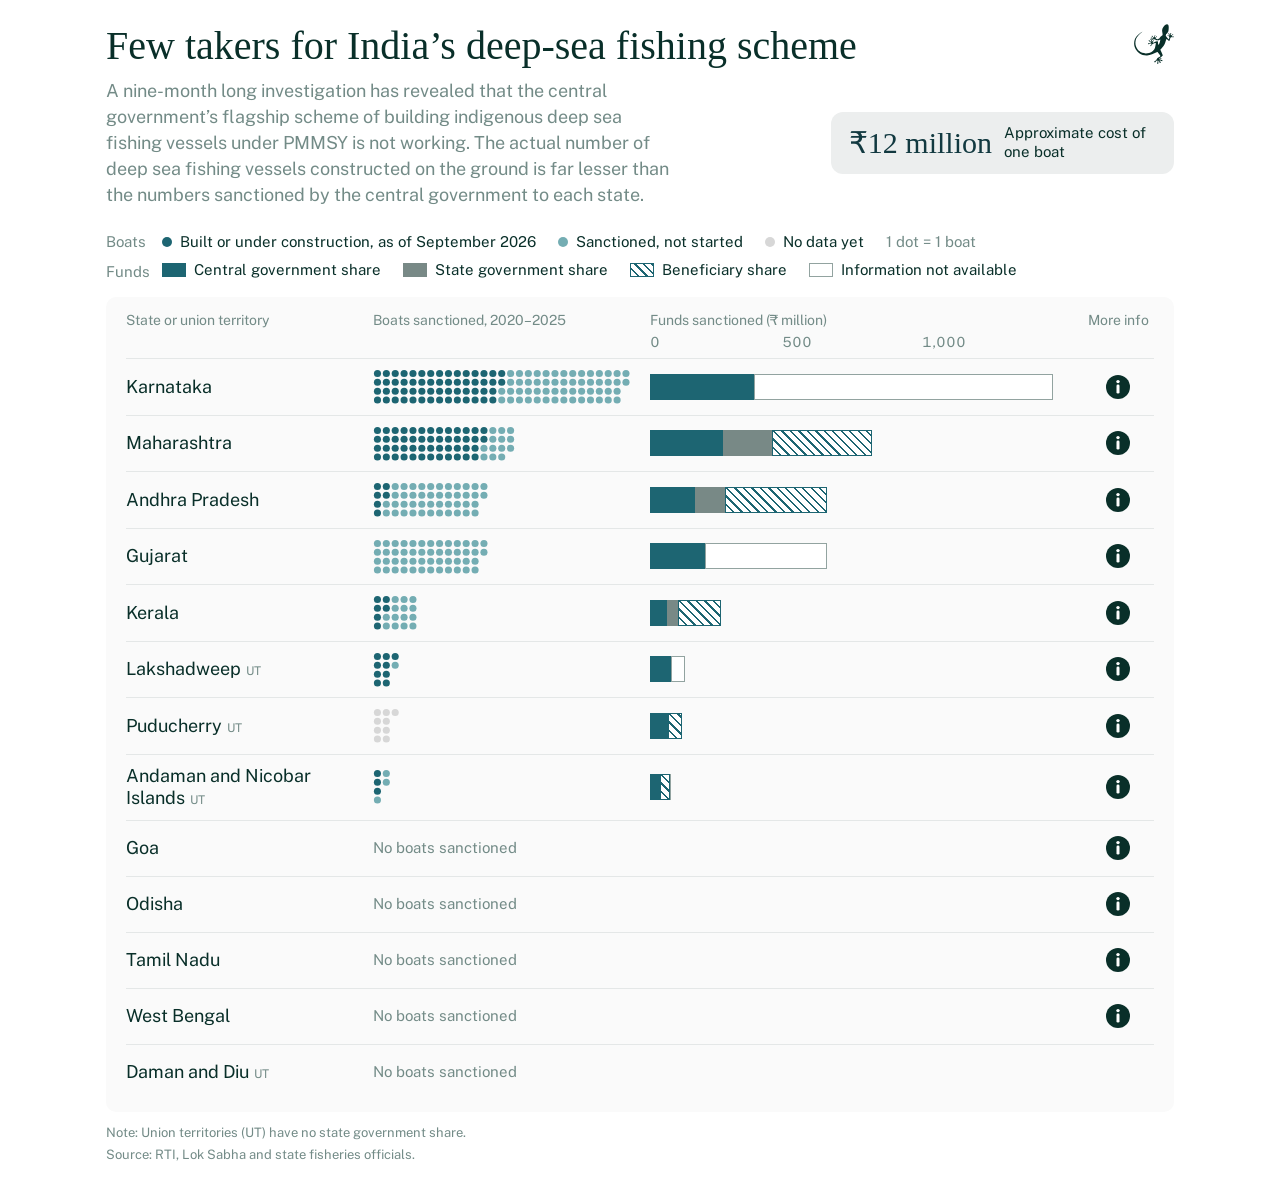
==== index.html @ 31718c83 "First version" ====
<!doctype html>
<html lang="en">
<head>
  <meta charset="utf-8">
  <meta name="viewport" content="width=device-width, initial-scale=1">
  <title>Few takers for India’s deep-sea fishing scheme · Mongabay</title>
  <link rel="preconnect" href="https://fonts.googleapis.com">
  <link rel="preconnect" href="https://fonts.gstatic.com" crossorigin>
  <link href="https://fonts.googleapis.com/css2?family=Public+Sans:wght@400;500&display=swap" rel="stylesheet">
  <link rel="stylesheet" href="style.css">
</head>
<body>
  <figure class="rc" id="rc">
    <header class="rc-head">
      <h1 class="rc-title" id="rc-title"></h1>
      <img class="rc-logo" src="assets/mongabay-logomark.svg" alt="Mongabay" width="40" height="40">
    </header>

    <div class="rc-intro">
      <p class="rc-deck" id="rc-deck"></p>
      <div class="rc-stat" id="rc-stat"></div>
    </div>

    <div class="rc-legend" id="rc-legend"></div>

    <div class="rc-panel" id="rc-table" role="table" aria-labelledby="rc-title"></div>

    <footer class="rc-foot">
      <p id="rc-notes"></p>
      <p class="rc-source" id="rc-source"></p>
    </footer>

    <div class="rc-tip" id="rc-tip" aria-hidden="true"></div>
  </figure>

  <script src="content.js"></script>
  <script src="data.js"></script>
  <script src="app.js"></script>
</body>
</html>
---- style.css ----
/* Mongabay 2026_089: interactive report card of India's deep-sea fishing vessel scheme.
   Colours, fonts, radii and shadows are Mongabay Design System tokens. */

:root {
  /* type */
  --font-serif: "Rowan", "Rowan-Regular", Georgia, serif;     /* adjust display font here */
  --font-sans: "Public Sans", Helvetica, Arial, sans-serif;   /* adjust text font here */

  /* surfaces and ink */
  --surface: #ffffff;    /* adjust page background here */
  --panel: #fafafa;      /* chart-panel: adjust table panel colour here */
  --card: #eceeee;       /* card: adjust callout background here */
  --ink: #092f29;        /* ink (pine-green): adjust main text colour here */
  --ink-muted: #738b87;  /* ink-muted: adjust deck, header and note colour here */
  --rule: #e4e7e7;       /* adjust the colour of the lines between rows here */

  /* boats: one dot per boat */
  --c-built: #1d6572;    /* sapphire-blue-tone: adjust "built or under construction" dots here */
  --c-idle: #74adb3;     /* sapphire-blue: adjust "sanctioned, not started" dots here */
  --c-unknown: #d7d7d7;  /* neutral grey: adjust "no data yet" dots here */

  /* funds: one bar per state, split by who pays */
  --c-central: #1d6572;      /* adjust central government share colour here */
  --c-state: #788986;        /* adjust state government share colour here */
  --c-beneficiary: #1d6572;  /* adjust beneficiary share hatch colour here */
  --c-na: #92a3a0;           /* adjust "information not available" outline colour here */
  --stat-ink: #123940;       /* ocean-blue: adjust callout number colour here */

  /* shape */
  --radius-frame: 10px;  /* adjust panel corner radius here */
  --radius-card: 12px;   /* adjust callout corner radius here */
  --rounded: 8px;        /* adjust hover card corner radius here */
  --shadow-card: 0 2px 8px #0f362e26;                   /* adjust hover card shadow here */
  --focus-ring: 0 0 0 2px #ffffff, 0 0 0 4px #006a54;

  /* table columns */
  --col-name: minmax(9.5rem, 1.1fr);  /* adjust column widths here */
  --col-boats: minmax(0, 1.25fr);
  --col-funds: minmax(0, 2fr);
  --col-info: 4.5rem;
  --col-gap: 1.25rem;                 /* adjust space between columns here */
}

* { box-sizing: border-box; }

body {
  margin: 0;
  background: var(--surface);
  color: var(--ink);
  font-family: var(--font-sans);
  font-size: 16px;   /* adjust base text size here: most sizes below scale with it */
  line-height: 1.5;
}

.rc {
  position: relative;
  max-width: 1100px;      /* adjust the widest the graphic gets here */
  margin: 0 auto;
  padding: 24px 16px 20px; /* adjust outer spacing here */
}

/* ------------------------------------------------------------------ title block */
.rc-head {
  display: flex;
  align-items: flex-start;
  justify-content: space-between;
  gap: 24px;
}
.rc-title {
  margin: 0;
  font-family: var(--font-serif);
  font-size: clamp(1.75rem, 2.2vw + 1rem, 2.5rem); /* adjust title size here */
  font-weight: 400;
  line-height: 1.1;
}
.rc-logo { flex: none; width: 40px; height: 40px; } /* adjust logo size here */

.rc-intro {
  display: flex;
  flex-wrap: wrap;
  align-items: center;
  justify-content: space-between;
  gap: 16px 40px;   /* adjust space between the deck and the callout here */
  margin-top: 0.6rem;
}
.rc-deck {
  flex: 1 1 30rem;
  max-width: 50rem;  /* adjust deck line length here */
  margin: 0;
  color: var(--ink-muted);
  font-size: clamp(1rem, 0.3vw + 0.9rem, 1.125rem); /* adjust deck size here */
  line-height: 1.45;
  text-wrap: balance; /* even line lengths, no stranded last line */
}

/* ------------------------------------------------------------------ legend and callout */
.rc-legend {
  display: grid;
  gap: 8px;
  margin: 1.5rem 0 1rem; /* adjust space around the legend here */
  font-size: 0.9375rem;  /* adjust legend text size here */
  line-height: 1.3;
}
.rc-legend__row { display: grid; grid-template-columns: 3.5rem 1fr; align-items: baseline; }
.rc-legend__items { display: flex; flex-wrap: wrap; align-items: center; gap: 6px 22px; }
.rc-legend__title { color: var(--ink-muted); }
.rc-legend__item { display: inline-flex; align-items: center; gap: 8px; }
.rc-legend__unit { color: var(--ink-muted); }
.rc-key-dot { flex: none; width: 10px; height: 10px; border-radius: 50%; } /* adjust legend dot size here */
.rc-key-bar { flex: none; width: 24px; height: 14px; }                     /* adjust legend bar swatch size here */
.k-built { background: var(--c-built); }
.k-idle { background: var(--c-idle); }
.k-unknown { background: var(--c-unknown); }

.rc-stat {
  display: flex;
  align-items: center;
  gap: 12px;
  padding: 12px 18px;
  border-radius: var(--radius-card);
  background: var(--card);
  flex: none;
}
.rc-stat__value {
  color: var(--stat-ink);
  font-family: var(--font-serif);
  font-size: 1.875rem; /* adjust callout number size here */
  line-height: 1;
  white-space: nowrap;
}
.rc-stat__label { max-width: 9.5rem; font-size: 0.9375rem; line-height: 1.25; } /* adjust callout label size here */

/* ------------------------------------------------------------------ table */
.rc-panel {
  padding: 4px 20px 12px; /* adjust panel inner spacing here */
  border-radius: var(--radius-frame);
  background: var(--panel);
}
.rc-row {
  display: grid;
  grid-template-columns: var(--col-name) var(--col-boats) var(--col-funds) var(--col-info);
  align-items: center;
  column-gap: var(--col-gap);
  min-height: 56px;  /* adjust row height here */
  padding: 10px 0;
  border-top: 1px solid var(--rule);
}
.rc-row--head {
  align-items: start;
  min-height: 0;
  padding: 10px 0 8px;
  border-top: 0;
  color: var(--ink-muted);
  font-size: 0.875rem; /* adjust column header size here */
  line-height: 1.3;
}
.rc-row--head .rc-info { text-align: center; }
.rc-row--head .rc-name { font-size: inherit; line-height: inherit; }

.rc-name { font-size: 1.125rem; line-height: 1.25; } /* adjust state name size here */
.rc-ut {
  margin-left: 0.4em;
  color: var(--ink-muted);
  font-size: 0.75rem;     /* adjust UT tag size here */
  letter-spacing: 0.04em;
  text-decoration: none;
  cursor: help;
}
.rc-none { color: var(--ink-muted); font-size: 0.9375rem; }

/* dots */
.rc-dotwrap { width: 100%; }
.rc-dots { display: block; height: auto; }
.d-built { fill: var(--c-built); }
.d-idle { fill: var(--c-idle); }
.d-unknown { fill: var(--c-unknown); }

/* funds bar */
.rc-bar { display: flex; height: 26px; } /* adjust funds bar height here */
.rc-seg { flex: none; height: 100%; }
.rc-seg--central { background: var(--c-central); }
.rc-seg--state { background: var(--c-state); }
.rc-seg--beneficiary {
  background: repeating-linear-gradient(45deg, var(--c-beneficiary) 0 1.5px, #ffffff 1.5px 6px); /* adjust hatch here */
  box-shadow: inset 0 0 0 1px var(--c-beneficiary);
}
.rc-seg--na { background: #ffffff; box-shadow: inset 0 0 0 1px var(--c-na); }

/* funds scale in the header */
.rc-ticks { position: relative; height: 1.2em; margin-top: 4px; font-variant-numeric: tabular-nums; }
.rc-ticks span { position: absolute; top: 0; transform: translateX(-50%); white-space: nowrap; }
.rc-ticks span:first-child { transform: none; }

/* hover and focus targets */
.rc-trigger { cursor: pointer; border-radius: 3px; outline: none; }
.rc-trigger:focus-visible { box-shadow: var(--focus-ring); }

/* info button */
.rc-info { display: flex; justify-content: center; }
.rc-info-btn {
  display: grid;
  place-items: center;
  width: 28px;   /* adjust info button size here */
  height: 28px;
  padding: 0;
  border: 0;
  border-radius: 50%;
  background: none;
  color: var(--ink);  /* adjust info button colour here */
  cursor: pointer;
}
.rc-info-btn svg { display: block; width: 100%; height: 100%; }
.rc-info-btn:hover,
.rc-info-btn[aria-expanded="true"] { color: var(--c-built); } /* adjust info button hover colour here */
.rc-info-btn:focus-visible { outline: none; box-shadow: var(--focus-ring); }

/* ------------------------------------------------------------------ hover card */
.rc-tip {
  position: absolute;
  top: 0;
  left: 0;
  z-index: 10;
  width: max-content;
  max-width: 340px;  /* adjust hover card width here */
  padding: 10px 12px;
  border-radius: var(--rounded);
  background: #ffffff;
  color: var(--ink);
  box-shadow: var(--shadow-card);
  font-size: 0.875rem; /* adjust hover card text size here */
  line-height: 1.4;
  opacity: 0;
  visibility: hidden;
  pointer-events: none;
  transition: opacity 0.12s ease, visibility 0.12s;
}
.rc-tip.is-on { opacity: 1; visibility: visible; }
.rc-tip.is-note { max-width: 360px; font-size: 0.9375rem; line-height: 1.45; pointer-events: auto; }
.rc-tip__title { margin-bottom: 4px; font-weight: 500; }
.rc-tip__line { color: var(--ink-muted); }
.rc-tip__grid {
  display: grid;
  grid-template-columns: auto auto;
  align-items: center;
  gap: 3px 14px;
  margin-top: 6px;
}
.rc-tip__key { display: inline-flex; align-items: center; gap: 7px; white-space: nowrap; }
.rc-tip__val { text-align: right; font-variant-numeric: tabular-nums; }
.rc-tip__val.is-na { color: var(--ink-muted); }

/* ------------------------------------------------------------------ notes and source */
.rc-foot { margin-top: 12px; color: var(--ink-muted); font-size: 0.8125rem; line-height: 1.4; } /* adjust footer size here */
.rc-foot p { margin: 4px 0 0; }

.rc-sr {
  position: absolute;
  width: 1px;
  height: 1px;
  overflow: hidden;
  clip: rect(0 0 0 0);
  white-space: nowrap;
}

/* ------------------------------------------------------------------ article-column widths: more room for the dots */
@media (max-width: 900px) {
  :root {
    --col-name: minmax(8rem, 0.9fr);   /* adjust mid-width column widths here */
    --col-boats: minmax(0, 1.45fr);
    --col-funds: minmax(0, 1.6fr);
    --col-info: 2.75rem;
    --col-gap: 1rem;
  }
  .rc-panel { padding: 4px 16px 12px; }
}

/* ------------------------------------------------------------------ phones: name and info on one line, dots and bar below */
@media (max-width: 640px) {
  .rc-row {
    grid-template-columns: 1fr auto;
    grid-template-areas: "name info" "boats boats" "funds funds";
    row-gap: 8px;
  }
  .rc-row--head { display: none; }
  .rc-row--head + .rc-row { border-top: 0; }
  .rc-name { grid-area: name; }
  .rc-boats { grid-area: boats; }
  .rc-funds { grid-area: funds; }
  .rc-info { grid-area: info; }
  .rc-funds:empty { display: none; }
  .rc-stat { width: 100%; }
}
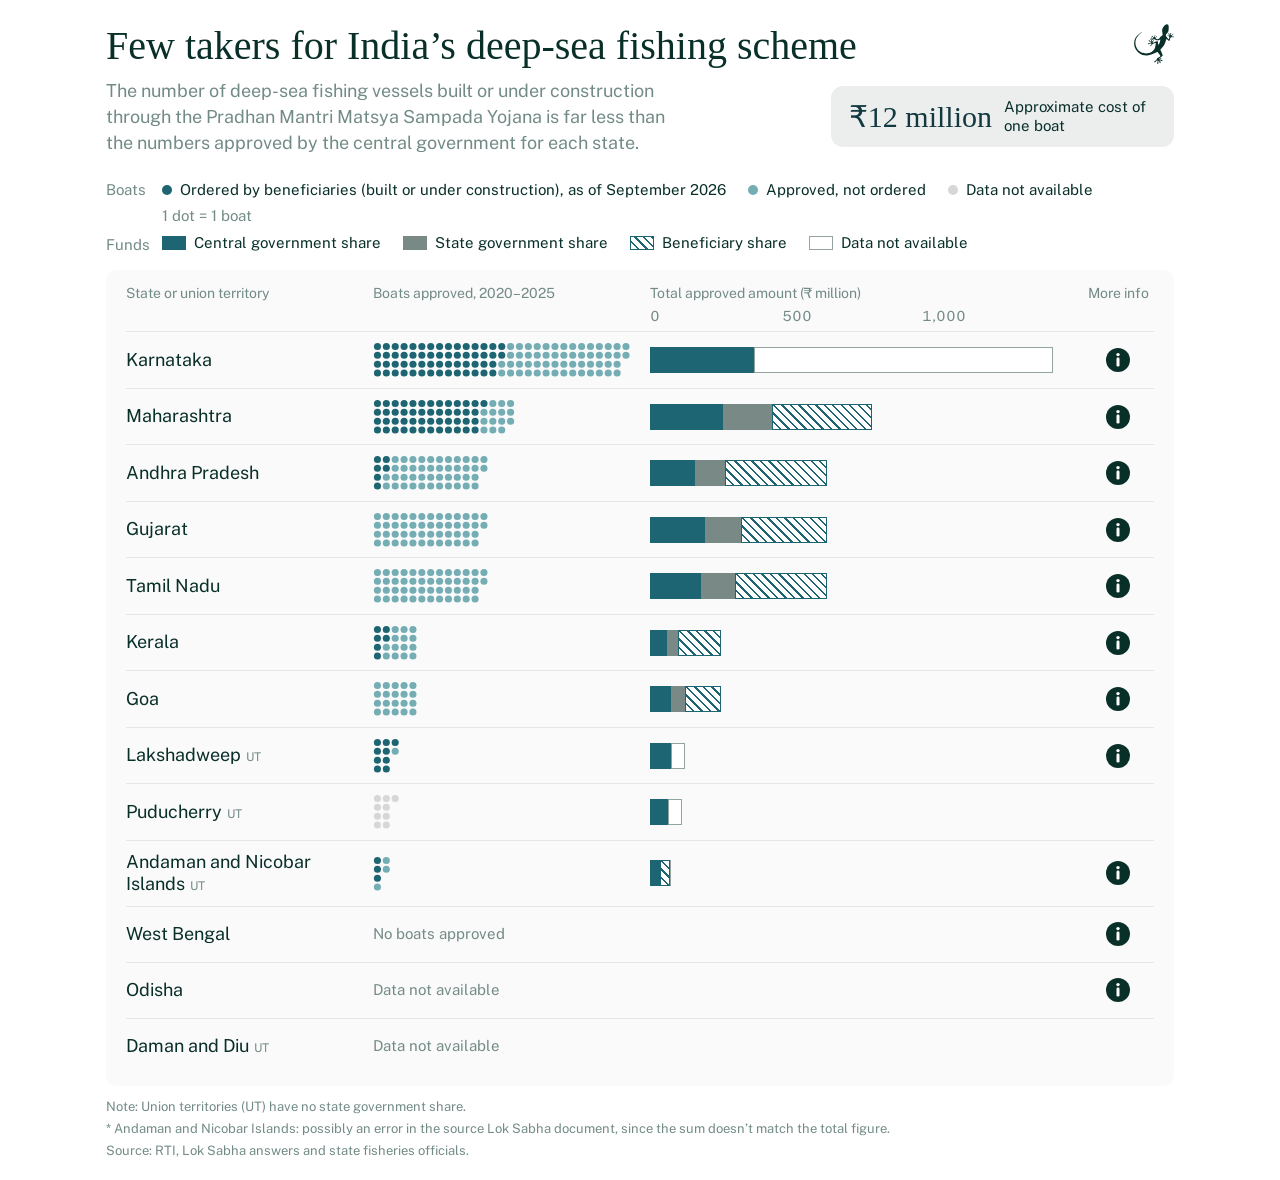
==== commit 70aee6f9: "Update to the 30 Sep 2026 dataset - make_data.py reads the "final cleaned data sheet" layout by head" ====
--- a/index.html
+++ b/index.html
@@ -26,7 +26,7 @@
     <div class="rc-panel" id="rc-table" role="table" aria-labelledby="rc-title"></div>
 
     <footer class="rc-foot">
-      <p id="rc-notes"></p>
+      <div id="rc-notes"></div>
       <p class="rc-source" id="rc-source"></p>
     </footer>
 
@@ -36,5 +36,6 @@
   <script src="content.js"></script>
   <script src="data.js"></script>
   <script src="app.js"></script>
+  <script src="embed-height.js"></script>
 </body>
 </html>
--- a/style.css
+++ b/style.css
@@ -58,6 +58,10 @@
   margin: 0 auto;
   padding: 24px 16px 20px; /* adjust outer spacing here */
 }
+
+/* inside an article's iframe (embed-height.js adds the class): line the graphic up with the text column and let
+   the article's margin do the spacing, so the source line ends ~3 px above the frame edge, as a Mongabay caption does */
+.is-embedded .rc { padding: 6px 0 1px; } /* adjust embedded spacing here (6 px keeps the title's ascenders inside the frame) */
 
 /* ------------------------------------------------------------------ title block */
 .rc-head {
